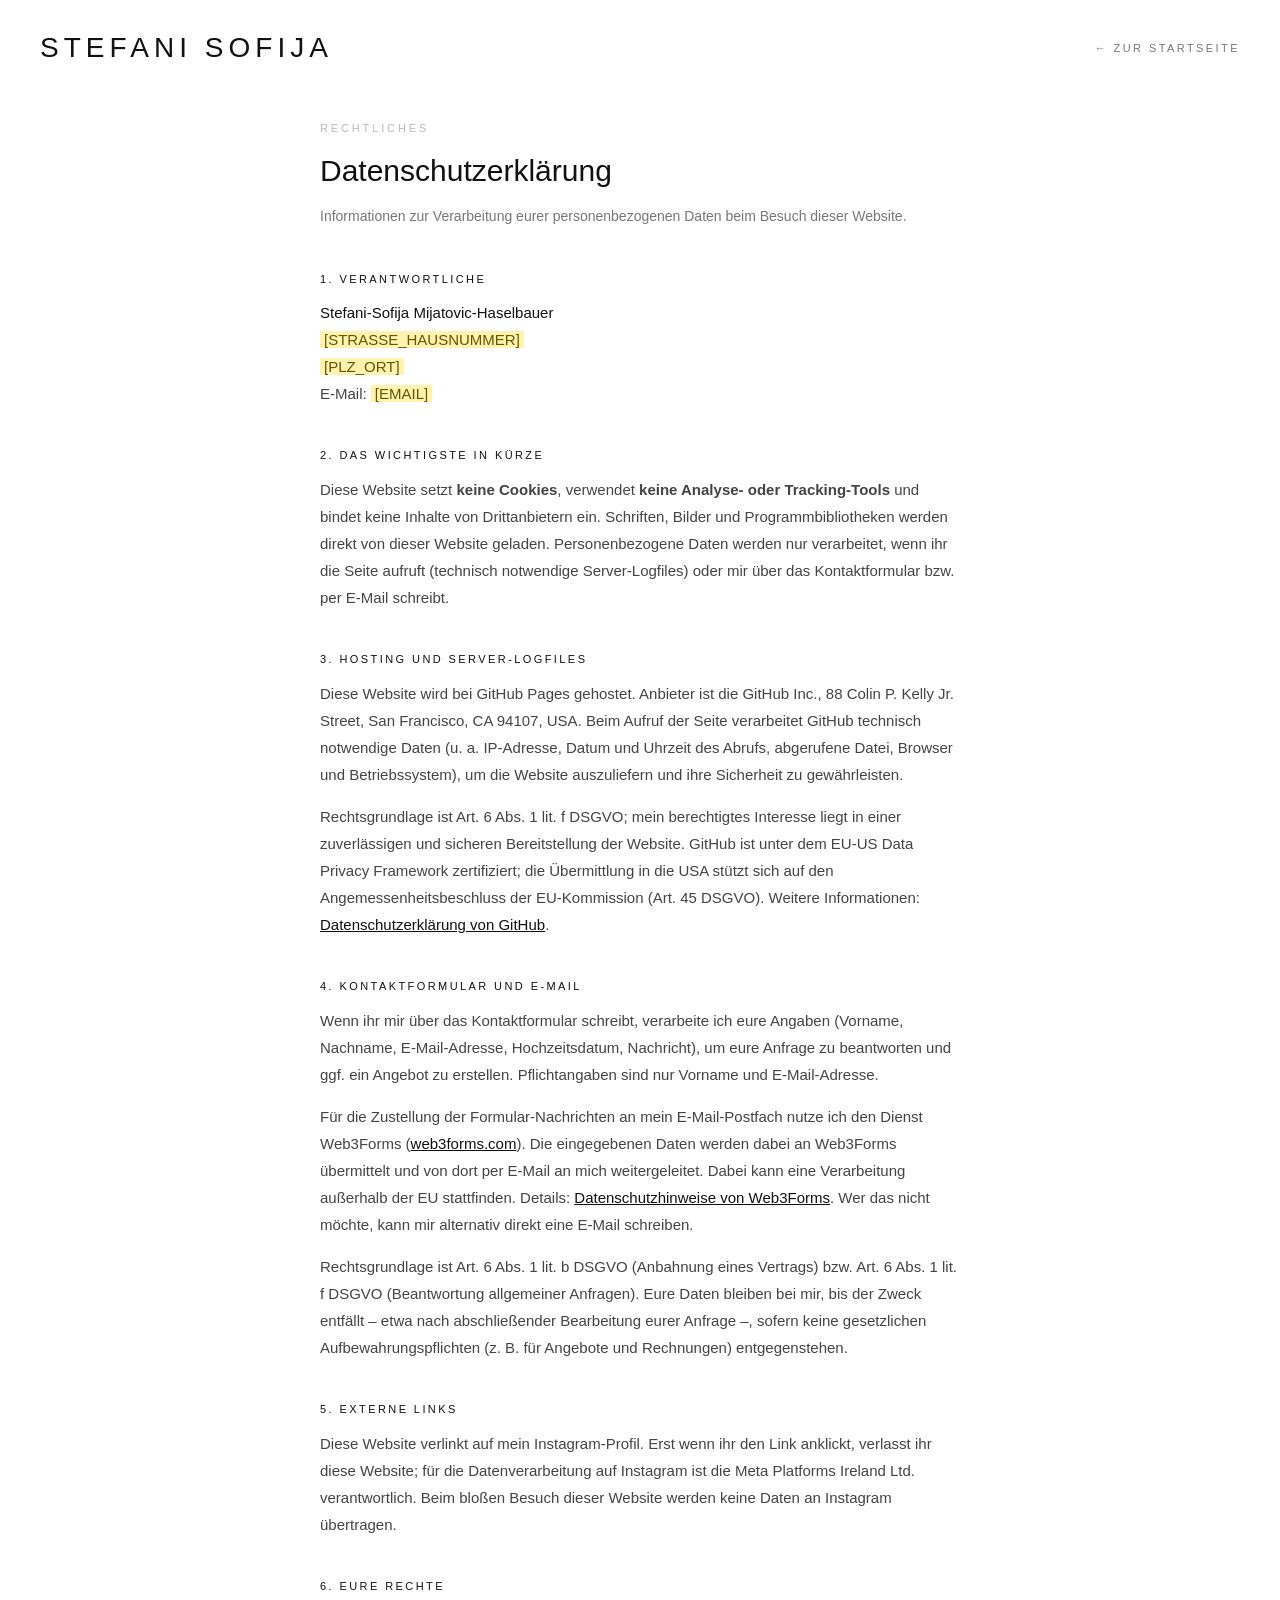
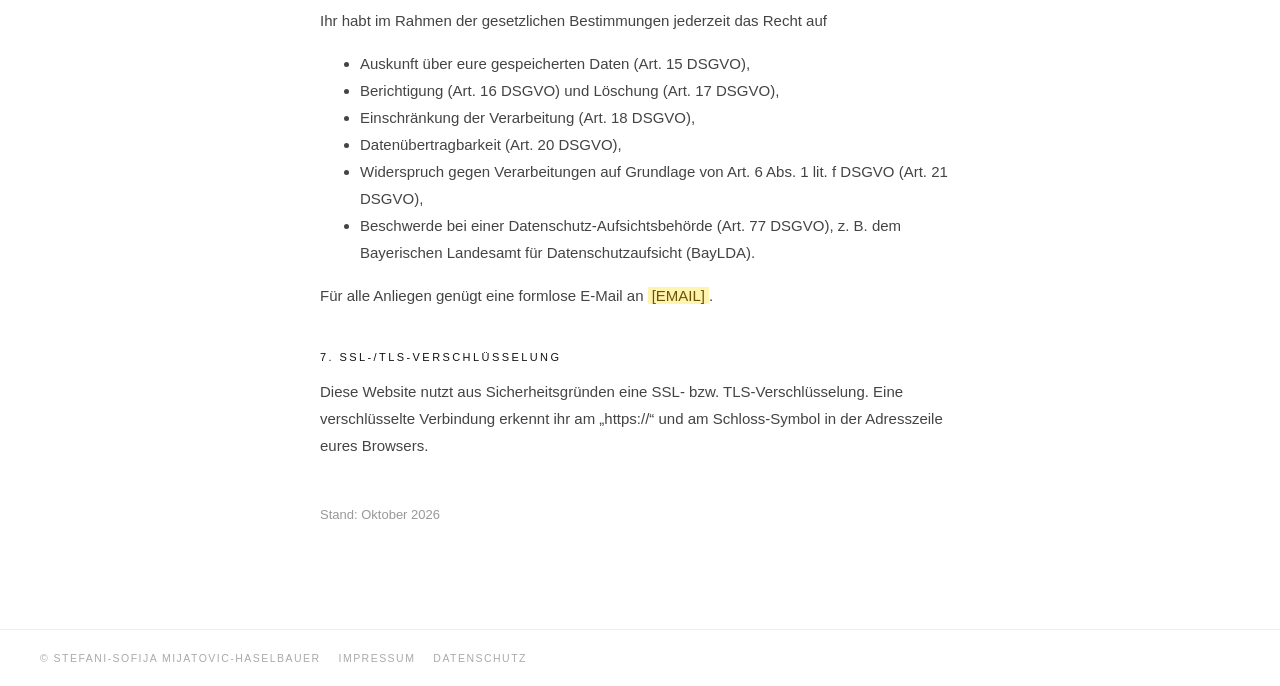
==== legal/Datenschutz.html @ 092a025f "Erstaufbau: Stefani Sofija Hochzeitsfotografie aus Claude Design Design-Source als index.html + supp" ====
<!DOCTYPE html>
<html lang="de">
<head>
<meta charset="utf-8" />
<meta name="viewport" content="width=device-width, initial-scale=1" />
<meta name="robots" content="noindex" />
<title>Datenschutz — Stefani Sofija</title>
<link rel="icon" type="image/svg+xml" href="../assets/favicon.svg" />
<style>
/* Legal pages — matches the site: white, Helvetica Neue, wide uppercase tracking. */
html, body { margin: 0; padding: 0; background: #fff; }
* { box-sizing: border-box; }
body { color: #111; font-family: 'Helvetica Neue', Helvetica, Arial, sans-serif; -webkit-font-smoothing: antialiased; }
::selection { background: #111; color: #fff; }
a { color: #111; }
.legal-bar { display: flex; justify-content: space-between; align-items: center; gap: 16px; flex-wrap: wrap; padding: 34px 40px 30px; }
.legal-wordmark { color: #111; text-decoration: none; font-size: 28px; letter-spacing: .18em; font-weight: 500; text-transform: uppercase; line-height: 1; }
.legal-bar .back { color: #777; text-decoration: none; font-size: 11px; letter-spacing: .22em; text-transform: uppercase; }
.legal-wrap { max-width: 720px; margin: 0 auto; padding: 30px 40px 90px; }
.legal-overline { font-size: 11px; letter-spacing: .26em; text-transform: uppercase; color: #bbb; margin: 0 0 18px; }
.legal-title { font-size: 30px; font-weight: 500; line-height: 1.25; margin: 0 0 14px; }
.legal-sub { font-size: 14px; color: #777; margin: 0 0 44px; }
h2 { font-size: 11px; font-weight: 500; letter-spacing: .22em; text-transform: uppercase; margin: 42px 0 14px; }
h3 { font-size: 15px; font-weight: 500; margin: 26px 0 10px; }
p, li { font-size: 15px; line-height: 1.8; color: #444; }
.addr { font-size: 15px; line-height: 1.8; color: #444; margin: 0 0 24px; }
.addr strong { display: block; color: #111; font-weight: 500; }
.todo { background: #fff3b0; color: #6b5200; padding: 0 4px; }
footer { border-top: 1px solid #ededed; padding: 22px 40px; font-size: 10.5px; letter-spacing: .14em; color: #aaa; text-transform: uppercase; display: flex; gap: 18px; flex-wrap: wrap; }
footer a { color: inherit; text-decoration: none; }
@media (max-width: 760px) {
  .legal-bar { padding: 20px 16px 16px; }
  .legal-wordmark { font-size: 22px; }
  .legal-wrap { padding: 16px 16px 64px; }
  footer { padding: 18px 16px; }
}

</style>
</head>
<body>
<header class="legal-bar">
  <a class="legal-wordmark" href="../" aria-label="Zur Startseite">Stefani Sofija</a>
  <a class="back" href="../">← Zur Startseite</a>
</header>

<main class="legal-wrap">
  <div class="legal-overline">Rechtliches</div>
  <h1 class="legal-title">Datenschutz&shy;erklärung</h1>
  <p class="legal-sub">Informationen zur Verarbeitung eurer personenbezogenen Daten beim Besuch dieser Website.</p>

  <h2>1. Verantwortliche</h2>
  <div class="addr">
    <strong>Stefani-Sofija Mijatovic-Haselbauer</strong>
    <span class="todo">[STRASSE_HAUSNUMMER]</span><br />
    <span class="todo">[PLZ_ORT]</span><br />
    E-Mail: <span class="todo">[EMAIL]</span>
  </div>

  <h2>2. Das Wichtigste in Kürze</h2>
  <p>
    Diese Website setzt <strong>keine Cookies</strong>, verwendet <strong>keine Analyse- oder
    Tracking-Tools</strong> und bindet keine Inhalte von Drittanbietern ein. Schriften, Bilder
    und Programmbibliotheken werden direkt von dieser Website geladen. Personenbezogene Daten
    werden nur verarbeitet, wenn ihr die Seite aufruft (technisch notwendige Server-Logfiles)
    oder mir über das Kontaktformular bzw. per E-Mail schreibt.
  </p>

  <h2>3. Hosting und Server-Logfiles</h2>
  <p>
    Diese Website wird bei GitHub Pages gehostet. Anbieter ist die GitHub Inc., 88 Colin P. Kelly
    Jr. Street, San Francisco, CA 94107, USA. Beim Aufruf der Seite verarbeitet GitHub technisch
    notwendige Daten (u.&nbsp;a. IP-Adresse, Datum und Uhrzeit des Abrufs, abgerufene Datei,
    Browser und Betriebssystem), um die Website auszuliefern und ihre Sicherheit zu gewährleisten.
  </p>
  <p>
    Rechtsgrundlage ist Art. 6 Abs. 1 lit. f DSGVO; mein berechtigtes Interesse liegt in einer
    zuverlässigen und sicheren Bereitstellung der Website. GitHub ist unter dem EU-US Data Privacy
    Framework zertifiziert; die Übermittlung in die USA stützt sich auf den
    Angemessenheitsbeschluss der EU-Kommission (Art. 45 DSGVO). Weitere Informationen:
    <a href="https://docs.github.com/de/site-policy/privacy-policies/github-general-privacy-statement" target="_blank" rel="noopener noreferrer">Datenschutzerklärung von GitHub</a>.
  </p>

  <h2>4. Kontaktformular und E-Mail</h2>
  <p>
    Wenn ihr mir über das Kontaktformular schreibt, verarbeite ich eure Angaben (Vorname,
    Nachname, E-Mail-Adresse, Hochzeitsdatum, Nachricht), um eure Anfrage zu beantworten und ggf.
    ein Angebot zu erstellen. Pflichtangaben sind nur Vorname und E-Mail-Adresse.
  </p>
  <p>
    Für die Zustellung der Formular-Nachrichten an mein E-Mail-Postfach nutze ich den Dienst
    Web3Forms (<a href="https://web3forms.com" target="_blank" rel="noopener noreferrer">web3forms.com</a>).
    Die eingegebenen Daten werden dabei an Web3Forms übermittelt und von dort per E-Mail an mich
    weitergeleitet. Dabei kann eine Verarbeitung außerhalb der EU stattfinden. Details:
    <a href="https://web3forms.com/privacy" target="_blank" rel="noopener noreferrer">Datenschutzhinweise von Web3Forms</a>.
    Wer das nicht möchte, kann mir alternativ direkt eine E-Mail schreiben.
  </p>
  <p>
    Rechtsgrundlage ist Art. 6 Abs. 1 lit. b DSGVO (Anbahnung eines Vertrags) bzw. Art. 6 Abs. 1
    lit. f DSGVO (Beantwortung allgemeiner Anfragen). Eure Daten bleiben bei mir, bis der Zweck
    entfällt – etwa nach abschließender Bearbeitung eurer Anfrage –, sofern keine gesetzlichen
    Aufbewahrungspflichten (z.&nbsp;B. für Angebote und Rechnungen) entgegenstehen.
  </p>

  <h2>5. Externe Links</h2>
  <p>
    Diese Website verlinkt auf mein Instagram-Profil. Erst wenn ihr den Link anklickt, verlasst
    ihr diese Website; für die Datenverarbeitung auf Instagram ist die Meta Platforms Ireland
    Ltd. verantwortlich. Beim bloßen Besuch dieser Website werden keine Daten an Instagram
    übertragen.
  </p>

  <h2>6. Eure Rechte</h2>
  <p>Ihr habt im Rahmen der gesetzlichen Bestimmungen jederzeit das Recht auf</p>
  <ul>
    <li>Auskunft über eure gespeicherten Daten (Art. 15 DSGVO),</li>
    <li>Berichtigung (Art. 16 DSGVO) und Löschung (Art. 17 DSGVO),</li>
    <li>Einschränkung der Verarbeitung (Art. 18 DSGVO),</li>
    <li>Datenübertragbarkeit (Art. 20 DSGVO),</li>
    <li>Widerspruch gegen Verarbeitungen auf Grundlage von Art. 6 Abs. 1 lit. f DSGVO (Art. 21 DSGVO),</li>
    <li>Beschwerde bei einer Datenschutz-Aufsichtsbehörde (Art. 77 DSGVO), z.&nbsp;B. dem
      Bayerischen Landesamt für Datenschutzaufsicht (BayLDA).</li>
  </ul>
  <p>Für alle Anliegen genügt eine formlose E-Mail an <span class="todo">[EMAIL]</span>.</p>

  <h2>7. SSL-/TLS-Verschlüsselung</h2>
  <p>
    Diese Website nutzt aus Sicherheitsgründen eine SSL- bzw. TLS-Verschlüsselung. Eine
    verschlüsselte Verbindung erkennt ihr am „https://“ und am Schloss-Symbol in der Adresszeile
    eures Browsers.
  </p>

  <p style="margin-top:44px;color:#999;font-size:13px;">Stand: Oktober 2026</p>
</main>

<footer>
  <span>© Stefani-Sofija Mijatovic-Haselbauer</span>
  <a href="Impressum.html">Impressum</a>
  <a href="Datenschutz.html">Datenschutz</a>
</footer>
</body>
</html>
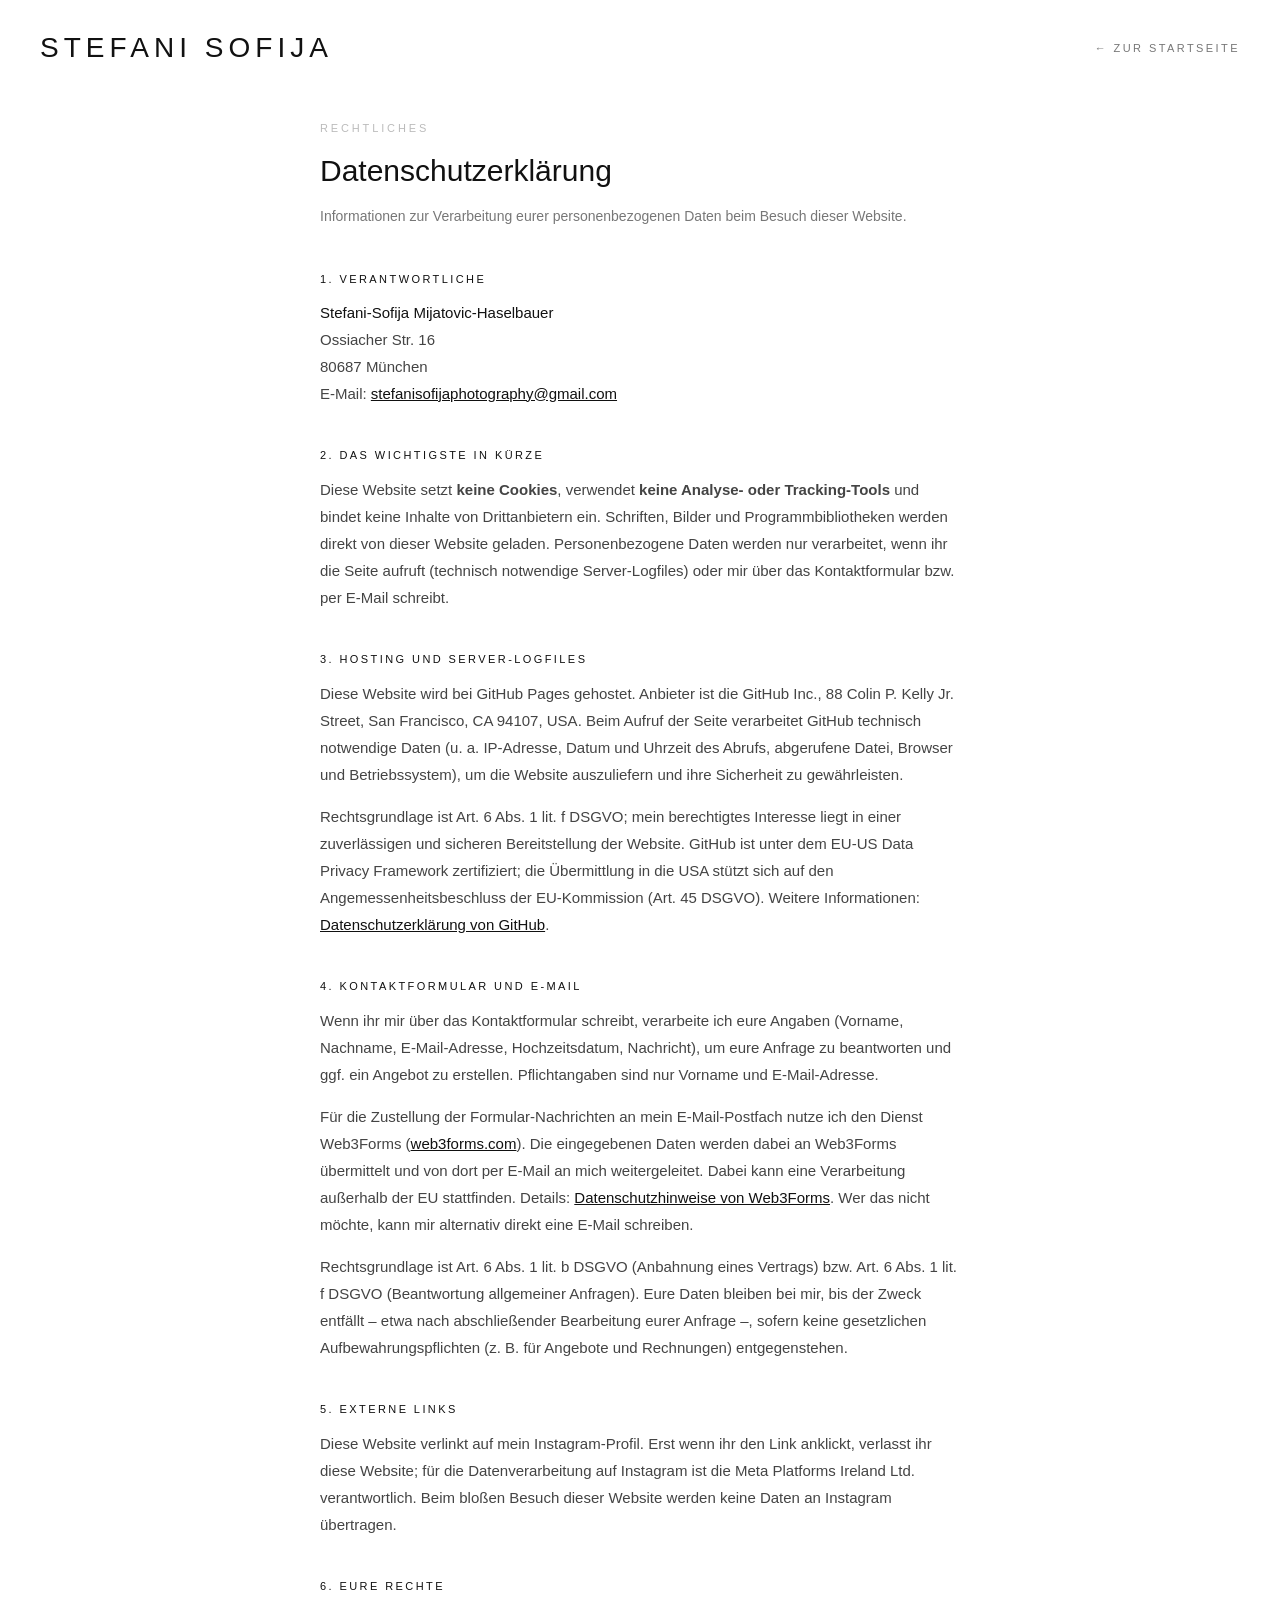
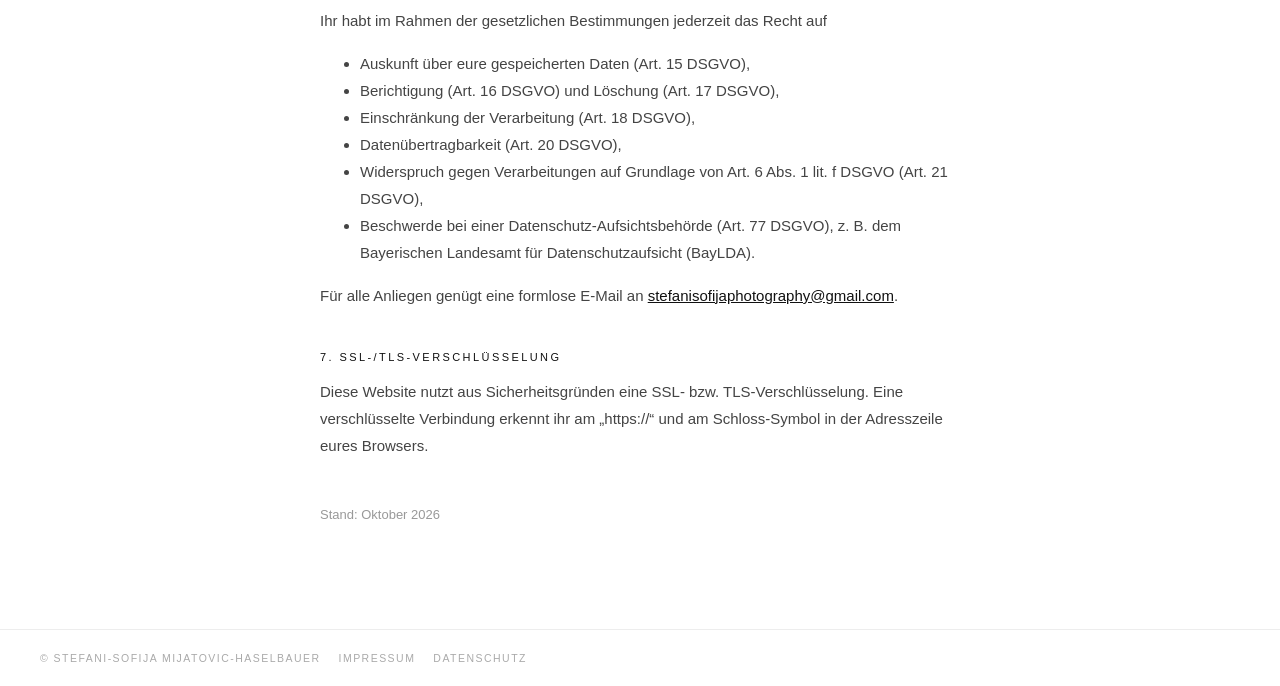
==== commit 8ff1e18d: "Impressum/Datenschutz mit Stefanis Daten, Domain stefanisofijaphotography.com, Formular-Fallback per" ====
--- a/legal/Datenschutz.html
+++ b/legal/Datenschutz.html
@@ -51,9 +51,9 @@
   <h2>1. Verantwortliche</h2>
   <div class="addr">
     <strong>Stefani-Sofija Mijatovic-Haselbauer</strong>
-    <span class="todo">[STRASSE_HAUSNUMMER]</span><br />
-    <span class="todo">[PLZ_ORT]</span><br />
-    E-Mail: <span class="todo">[EMAIL]</span>
+    Ossiacher Str. 16<br />
+    80687 München<br />
+    E-Mail: <a href="mailto:stefanisofijaphotography@gmail.com">stefanisofijaphotography@gmail.com</a>
   </div>
 
   <h2>2. Das Wichtigste in Kürze</h2>
@@ -120,7 +120,7 @@
     <li>Beschwerde bei einer Datenschutz-Aufsichtsbehörde (Art. 77 DSGVO), z.&nbsp;B. dem
       Bayerischen Landesamt für Datenschutzaufsicht (BayLDA).</li>
   </ul>
-  <p>Für alle Anliegen genügt eine formlose E-Mail an <span class="todo">[EMAIL]</span>.</p>
+  <p>Für alle Anliegen genügt eine formlose E-Mail an <a href="mailto:stefanisofijaphotography@gmail.com">stefanisofijaphotography@gmail.com</a>.</p>
 
   <h2>7. SSL-/TLS-Verschlüsselung</h2>
   <p>
